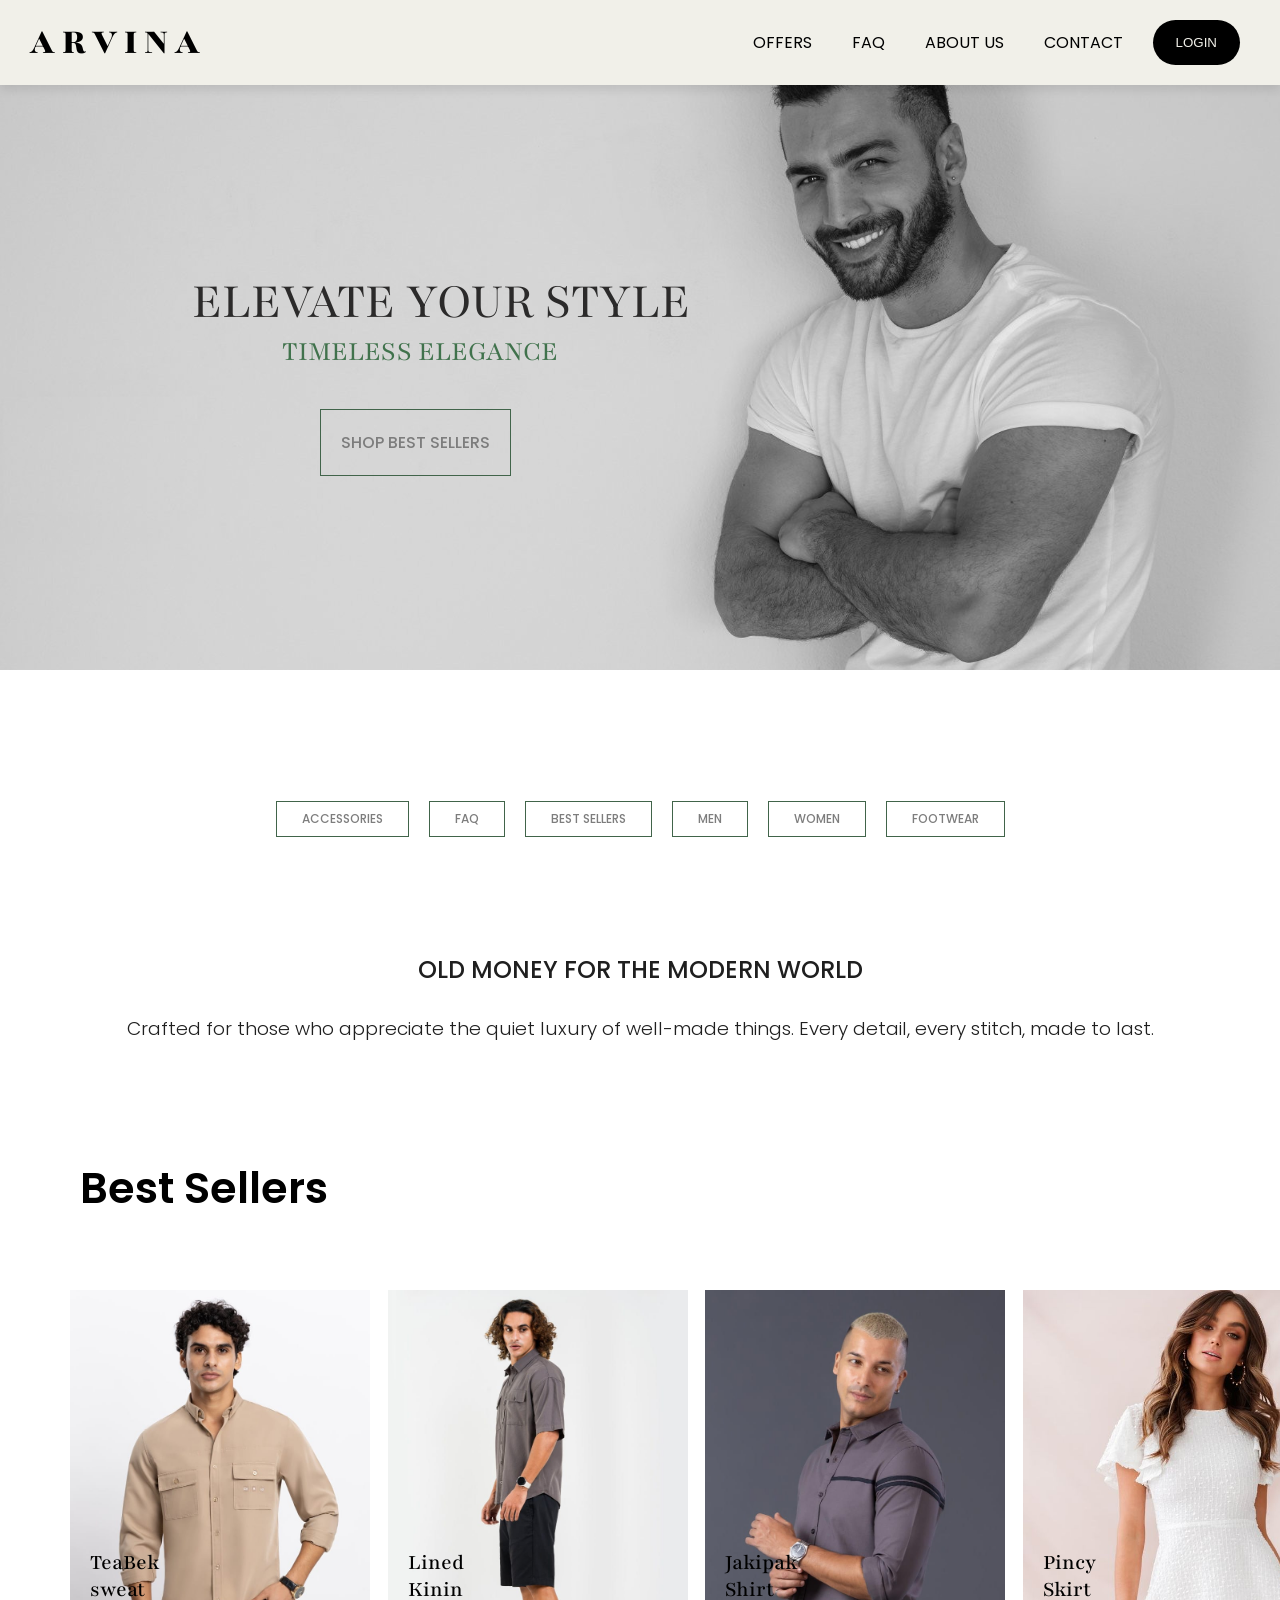
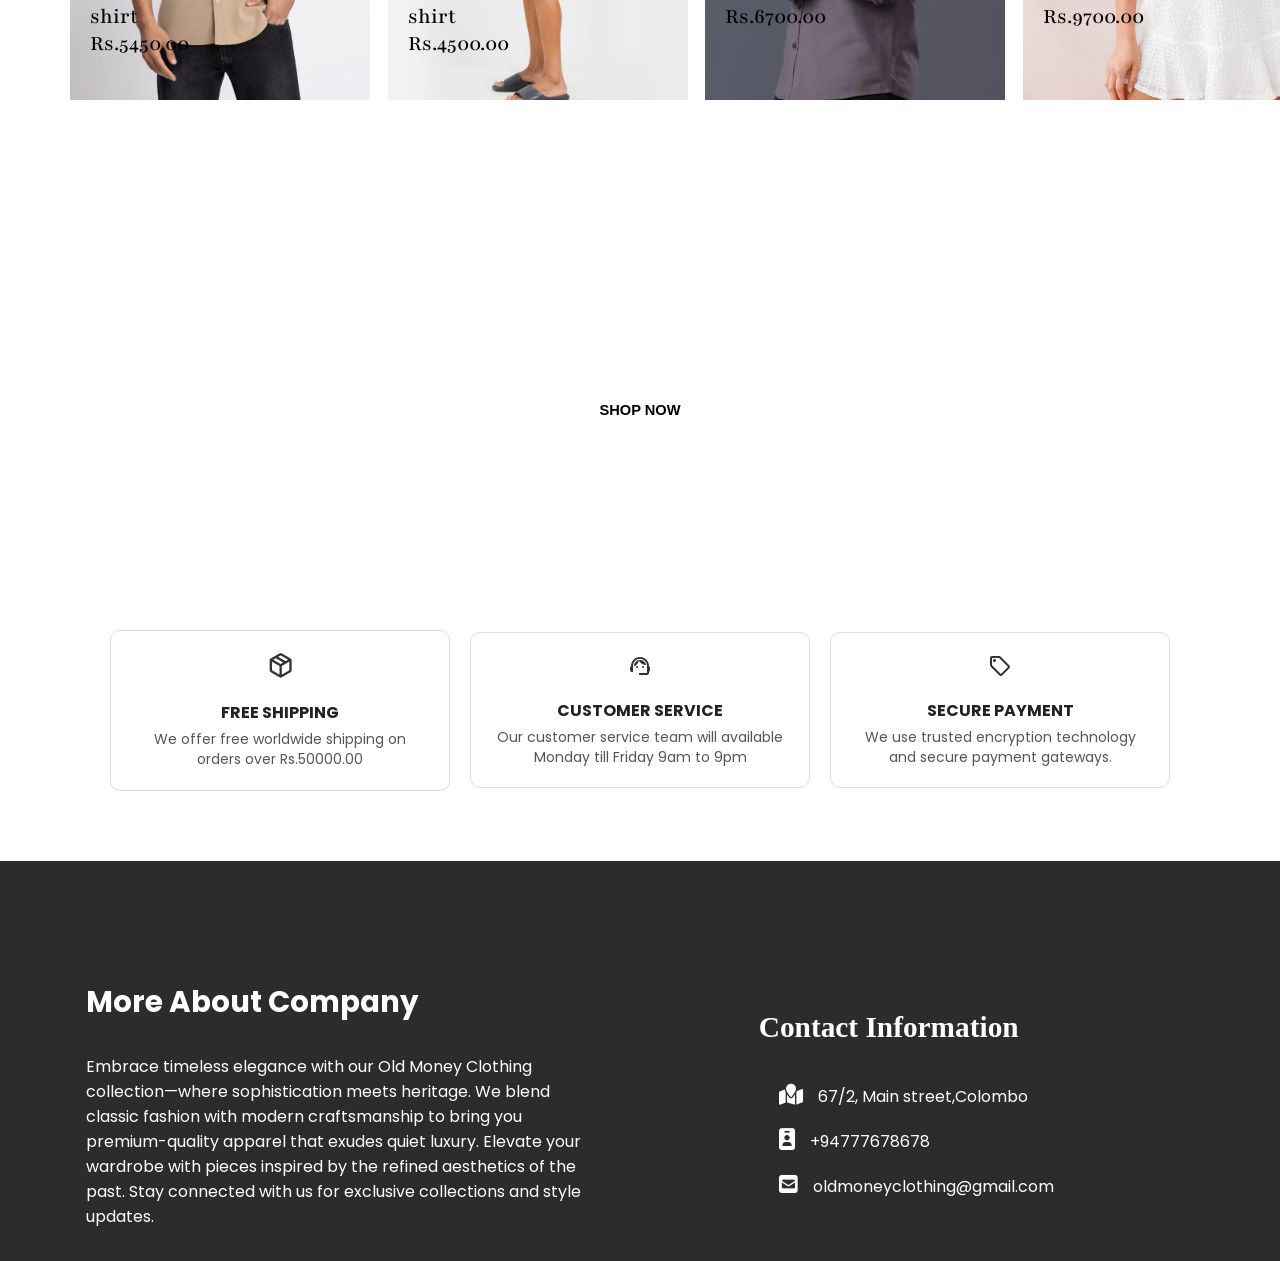
==== index.html @ 8801fe08 "last updated" ====
<!DOCTYPE html>
<html lang="en">
<head>
    <meta charset="UTF-8">
    <meta name="viewport" content="width=device-width, initial-scale=1.0">
    <link rel="stylesheet" href="./nav.css">
    <link rel="stylesheet" href="./home.css">
    <link rel="stylesheet" href="./footer.css">
    <link rel="stylesheet" href="https://cdnjs.cloudflare.com/ajax/libs/font-awesome/6.5.1/css/all.min.css">
    <link rel="stylesheet" href="https://fonts.googleapis.com/css2?family=Material+Symbols+Outlined&display=swap" />
    <script src="./homeScript.js"></script>
    <script src="./java-script/load-product-category.js"></script>
    <script>
        window.onload = function () {
            renderProducts();
        };

    </script>
    <title>Home</title>
</head>
<body>
    <header id="navi">
        <nav >
            <div class="h2" >A R V I N A</div>
            <ul>
                <li class="li"><a href="#o" class="aNav">OFFERS</a></li>
                <li class="li"><a href="./FAQ.html" class="aNav">FAQ</a></li>
                <li class="li"><a href="./about.html" class="aNav">ABOUT US</a></li>
                <li class="li"><a href="./contactus.html" class="aNav">CONTACT</a></li>
                <button onclick="displayLogin()">LOGIN</button>
            </ul>
        </nav>
    </header>


    <div class="backg" style="display: none;">
        <div class="login_container">

            <div class="txtlogin">Login Page</div>
            <form action="">
                <div class="usernameContainer"><label for="">username</label><input type="text" id="userName"></div><br>
                <div class="passwordContainer"><label for="">password</label><input type="password" id="passWord"></div>
                <br>
                <button class="can">Cancel</button>
                <button class="log" type="button"  onclick="login()">Login</button>
            </form>
        </div>
    </div>


<div id="full" >
    <section class="home" >
        <div class="home-text2" reveal>ELEVATE YOUR STYLE</div>
        <div class="home-text1" reveal>TIMELESS ELEGANCE</div>
        <a href="#c"><div class="best"><button class="btn" onclick="scrollSmooth()">SHOP BEST SELLERS</button></div></a>
    </section>
    <section class="home2">
        <div class="homeButton">
            <div class="all"><a href="./accessories.html"><button class="btn1">ACCESSORIES</button></a></div>
            <div class="bestsellers"><a href="./FAQ.html"><button class="btn1">FAQ</button></a></div>
            <a href="#c"><div class="us"><button class="btn1">BEST SELLERS</button></div></a>
            <div class="men"><a href="./men/men.html"><button class="btn1">MEN</button></a></div>
            <div class="women"><a href="./women/women.html"><button class="btn1">WOMEN</button></a></div>
            <div class="shoes"><a href="./footwear.html"><button class="btn1">FOOTWEAR</button></a></div>
        </div>
        <div class="oldmoney-text"><h5>OLD MONEY FOR THE MODERN WORLD</h5></div><a name="c"></a>
        <div class="oldmoney-text"><p>Crafted for those who appreciate the quiet luxury of well-made things. Every detail, every stitch, made to last.</p></div>
        
        <div class="bestCatog">
            <div class="bestTitle">Best Sellers</div>

            <div class="imgContainer">
                <div class="imgtxt">
                    <div class="txt">TeaBek sweat shirt Rs.5450.00</div>
                    <img src="./images/shirt five front.jpeg" width="300px" class="main_img1">
                    <img src="./images/shirt five zoom.jpeg" alt="" class="hover_img1" >
                </div>
                <div class="imgtxt">
                    <div class="txt">Lined Kinin shirt Rs.4500.00</div>
                    <img src="./images/shirt one front.jpeg" width="300px" class="main_img1">
                    <img src="./images/shirt one back.jpeg" alt="" class="hover_img2" >
                </div>
                <div class="imgtxt">
                    <div class="txt">Jakipak Shirt Rs.6700.00</div>
                    <img src="./images/shirt four front.jpeg" width="300px" class="main_img3">
                    <img src="./images/shirt four zoom.jpeg" alt="" class="hover_img3">
                </div>
                <div class="imgtxt">
                    <div class="txt">Pincy Skirt Rs.9700.00</div>
                    <img src="./images/women 13 front.jpg" width="300px" class="main_img3">
                    <img src="./images/women 13 side.jpg" alt="" class="hover_img3">
                </div>

        </div><a name="o"></a>


        <div class="sale">
            <div class="summer">SUMMER SALE</div>
            <div class="off50">UP TO 50% OFF</div>
            <div class="shopnow"><button class="shopnow-btn">SHOP NOW</button></div>
        </div>
    </section>


    <section class="cutomersupport">
        <div class="sec">
            <div class="freeShipping">
                    <span class="material-symbols-outlined" style="font-size: 22pt;">
                        package_2
                    </span>
                <div class="shippingtxt">FREE SHIPPING</div>
                <div class="shippingpara">We offer free worldwide shipping on orders over Rs.50000.00</div>
            </div>
            <div class="cutomersup">
                <span class="material-symbols-outlined">
                    support_agent
                </span>
                <div class="custtxt">CUSTOMER SERVICE</div>
                <div class="shippingpara">Our customer service team will available Monday till Friday 9am to 9pm</div>
            </div>
            <div class="payment">
                <span class="material-symbols-outlined">
                    sell
                </span>
                <div class="custtxt">SECURE PAYMENT</div>
                <div class="shippingpara">We use trusted encryption technology and secure payment gateways.</div>
            </div>
        </div>
    </section>



    





    <footer class="foot">
        <div class="full-wrapper">
        <div class="about-wrapper">
            <div class="about">
                <h4>More About Company</h4>
            </div>
            <div class="about-content">
                <p>
                    Embrace timeless elegance with our Old Money Clothing collection—where sophistication meets heritage. We blend classic fashion with modern craftsmanship to bring you premium-quality apparel that exudes quiet luxury. Elevate your wardrobe with pieces inspired by the refined aesthetics of the past. Stay connected with us for exclusive collections and style updates.   
                </p>
            </div>
        </div>
        <div class="social-wrapper">
            <h4>Contact Information</h4>
            <ul class="contact-list">
                <li><i class="fa-solid fa-map-location"></i>67/2, Main street,Colombo</li>
                <li><i class="fa-solid fa-id-badge"></i>+94777678678</li>
                <li><i class="fa-solid fa-square-envelope"></i>oldmoneyclothing@gmail.com</li>
            </ul>
        </div>
    </div>
    <div class="social-icons"> 
          
    </div>
    </footer>



    
</div>
</body>
</html>
---- nav.css ----
@import url('https://fonts.googleapis.com/css2?family=Montserrat:ital,wght@0,100..900;1,100..900&family=Poppins:ital,wght@0,100;0,200;0,300;0,400;0,500;0,600;0,700;0,800;0,900;1,100;1,200;1,300;1,400;1,500;1,600;1,700;1,800;1,900&display=swap');
@import url('https://fonts.googleapis.com/css2?family=Dancing+Script:wght@400..700&family=Montserrat:ital,wght@0,100..900;1,100..900&family=Poppins:ital,wght@0,100;0,200;0,300;0,400;0,500;0,600;0,700;0,800;0,900;1,100;1,200;1,300;1,400;1,500;1,600;1,700;1,800;1,900&display=swap');
@import url('https://fonts.googleapis.com/css2?family=Dancing+Script:wght@400..700&family=Montserrat:ital,wght@0,100..900;1,100..900&family=Pacifico&family=Poppins:ital,wght@0,100;0,200;0,300;0,400;0,500;0,600;0,700;0,800;0,900;1,100;1,200;1,300;1,400;1,500;1,600;1,700;1,800;1,900&display=swap');
@import url('https://fonts.googleapis.com/css2?family=Dancing+Script:wght@400..700&family=Montserrat:ital,wght@0,100..900;1,100..900&family=Pacifico&family=Playfair:ital,opsz,wght@0,5..1200,300..900;1,5..1200,300..900&family=Poppins:ital,wght@0,100;0,200;0,300;0,400;0,500;0,600;0,700;0,800;0,900;1,100;1,200;1,300;1,400;1,500;1,600;1,700;1,800;1,900&display=swap');
*{
    margin: 0 0;
    padding: 0 0;
    box-sizing: border-box;
}

nav{
    position: fixed;
    width: 100%;
    z-index: 1000;
    top: 0;
    display: flex;
    align-items: center;
    justify-content: space-between;
    background-color: #F1F0E9;
    padding: 15px 10px;
    box-shadow: 0px 4px 10px rgba(0, 0, 0, 0.1)
    
}
.h2{
    font-size: 28pt;
    font-family: "Playfair", serif;
    font-style: normal;
    font-weight: 900;
    color: black;
    padding: 5px 20px ;
}
ul{
    display: flex;
    align-items: center;
    justify-content: space-around;
    padding: 0px 20px;
}
.li{
    font-family: "Poppins", sans-serif;
    list-style-type: none;
    margin: 0px 20px;
}
.aNav{
    color: black;
    text-decoration: none;
}
.aNav:hover{
    color: #09380f;
    border-bottom: 3px solid #072e0c;
    padding-bottom: 7px;
}
button{
    font-size: 10pt;
    font-weight: 500;
    border: 8px solid transparent;
    border-radius: 30rem;
    padding: 15px 23px;
    background-color: black;
    color: #F1F0E9;
    border-style: none;
    margin: 0 10px;
}
button:hover{
    font-weight: 500;
    font-size: 10pt;
    background-color: transparent;
    border: 3px solid black;
    color: black;
    transition: all 0.4s ease-in;
    transform: scale(0.9);
}
---- home.css ----
@import url('https://fonts.googleapis.com/css2?family=Montserrat:ital,wght@0,100..900;1,100..900&family=Poppins:ital,wght@0,100;0,200;0,300;0,400;0,500;0,600;0,700;0,800;0,900;1,100;1,200;1,300;1,400;1,500;1,600;1,700;1,800;1,900&display=swap');
        @import url('https://fonts.googleapis.com/css2?family=Dancing+Script:wght@400..700&family=Montserrat:ital,wght@0,100..900;1,100..900&family=Poppins:ital,wght@0,100;0,200;0,300;0,400;0,500;0,600;0,700;0,800;0,900;1,100;1,200;1,300;1,400;1,500;1,600;1,700;1,800;1,900&display=swap');
        @import url('https://fonts.googleapis.com/css2?family=Dancing+Script:wght@400..700&family=Montserrat:ital,wght@0,100..900;1,100..900&family=Pacifico&family=Poppins:ital,wght@0,100;0,200;0,300;0,400;0,500;0,600;0,700;0,800;0,900;1,100;1,200;1,300;1,400;1,500;1,600;1,700;1,800;1,900&display=swap');
        @import url('https://fonts.googleapis.com/css2?family=Dancing+Script:wght@400..700&family=Montserrat:ital,wght@0,100..900;1,100..900&family=Pacifico&family=Playfair:ital,opsz,wght@0,5..1200,300..900;1,5..1200,300..900&family=Poppins:ital,wght@0,100;0,200;0,300;0,400;0,500;0,600;0,700;0,800;0,900;1,100;1,200;1,300;1,400;1,500;1,600;1,700;1,800;1,900&display=swap');
        *{
            margin: 0 0;
            padding: 0 0;
            box-sizing: border-box;
            scroll-behavior: smooth;
            
        }
        body{
            background-image: url(./images/mainbg.jpg);
            background-position: center;
            background-repeat: no-repeat;
            background-size: cover;
            background-blend-mode: overlay; 
            height: 400px;
            margin-top: 200px;
            max-height: 750px;
            overflow-x: hidden;
        }
        a{
            transition: ease 0.4s;
        }
        .home-text2{
            margin-left: 15%;
            font-family: "Playfair", serif;
            font-size: 40pt;
            color: rgb(43, 42, 42);
            margin-top: 30vh;
        }
        .home-text1{
            margin-left: 22%;
            font-family: "Playfair", serif;
            font-size: 22pt;
            color: #40724c;
            
        }
        .btn{
            margin-top: 40px;
            margin-left: 25%;
            padding: 20px 20px;
            background-color: transparent;
            border-radius: 0;
            color: #7D7D7D;
            font-family: "Poppins", sans-serif;
            font-size: 16px;
            border: 1px solid #41644A;
        }
        .btn:hover{
            border: 3px solid #41644A;
            color: #41644A;
            background-color: transparent;
        }
        .homeButton{
            margin-top: 300px;
            padding: 25px 25px;
            margin-bottom: 80px;
            display: flex;
            flex-direction: row;
            justify-content: center;
            align-items: center;
        }
        .btn1{
            align-items: center;
            padding: 8px 25px;
            background-color: transparent;
            border-radius: 0;
            color: #7D7D7D;
            font-family: "Poppins", sans-serif;
            font-size: 12px;
            border: 1px solid #41644A;
        }
    
        a{
            color: #7D7D7D;
            text-decoration: none;
        }
        a:hover{
            color: white;
        }
        .btn1:hover{
            color: white;
            transition: all 0.4s ease-in-out;
            transform: scale(1.1);
            background-color: #41644A;
            border: none;
        }
            
        .oldmoney-text{
            text-align: center;
            padding: 10px 10px;
            font-family: "Poppins", sans-serif;
        }
        .oldmoney-text h5{
            font-weight: 500;
            font-size: 18pt;
            font-family: "Poppins", sans-serif;
            color: rgb(31, 31, 31);
        }
        .oldmoney-text p{
            padding-top: 5px;
            font-weight: 300;
            font-size: 14pt;
            line-height: 34px;
            font-family: "Poppins", sans-serif;
            color: rgb(31, 31, 31);
        }
        .bestTitle{
            font-weight: 600;
            font-size: 32pt;
            font-family: "Poppins", sans-serif;
            margin: 100px 80px;
            margin-bottom: 50px;
        }
        .imgContainer {
            max-height: 430px;
            display: flex;
            gap: 30px;
            overflow-x: scroll;
            overflow-y: hidden;
            padding: 20px;
            height: 500px;
            width: 100%;
            margin-left: 50px;
            scroll-behavior: smooth;
        }
        
        .imgContainer::-webkit-scrollbar {
            display: none;
        }
        .imgContainer img{
            position: absolute;
            width: 300px;
            overflow: hidden;
            max-height: 500px;
        }

        .imgtxt{
            position: relative;
            height: auto;
            width: 300px;

        }
        .hover_img1{
            opacity: 0;
            z-index: 998;
            width: 300px;
        }
        .imgtxt:hover .hover_img1{
            opacity: 1;
            transition: ease 0.7s;
            
        }
        .imgtxt:hover .main_img1{
            opacity: 0;
        }


        .hover_img2{
            opacity: 0;
            z-index: 998;
            width: 300px;
        }
        .imgtxt:hover .hover_img2{
            opacity: 1;
            transition: all 0.7s ease ;
        }
        .imgtxt:hover .main_img2{
            opacity: 0;
        }

        .hover_img3{
            opacity: 0;
            z-index: 998;
            width: 300px;
            max-height: 500px;
            overflow-y: hidden;
        }
        .imgtxt:hover .hover_img3{
            opacity: 1;
            transition: ease 0.3s;
        }
        .imgtxt:hover .main_img3{
            opacity: 0;
        }


        .imgtwo{
            
            overflow-y: hidden;
        }
        .imgthree{
            margin-top: 0px;
        }
        /* .hover_img{
            opacity: 0;
            z-index: 998;
            width: 300px;
            display: block;
        }
        .imgtxt:hover .hover_img{
            opacity: 1;
        } */
        .imgContainer img{
            z-index: 997;
            transition: opacity 0.3s ease;
        }
        .imgContainer .txt {
            position: absolute;
            width: 90px;
            top: 65%; 
            z-index: 999;
            color: black;
            font-family: "Playfair", serif;
            font-weight: 500;
            font-size: 17pt;
            background-color: rgba(0, 0, 0, 0.0);
            padding: 5px 20px;
        }





        .sale{
            text-align: center;
            margin: 90px auto;
            font-family: "Poppins", sans-serif;
            margin-bottom: 90px;
            background-image: url(./images/sale.jpg);
            background-position: center;
            background-blend-mode: darken;
            background-repeat: no-repeat;
            background-size: cover;
            max-height: 280px;
            height: 280px;
        }
        .summer{
            font-family: "Poppins", sans-serif;
            padding: 60px 10px 20px 10px;
            font-weight: 600;
            font-size: 32pt;
            color: white;
        }
        .off50{
            font-family: "Poppins", sans-serif;
            font-weight: 300;
            font-size: 18pt;
            margin-bottom: 20px;
            color: white;
        }
        .shopnow-btn{
            font-size: 11pt;
            padding: 13px 25px;
            background-color: white;
            color: black;
            font-weight: 700;
            border-radius: 0;
            
        }
        .shopnow-btn:hover{
            background-color: transparent;
            color: white;
            font-weight: 700;
            font-size: 11pt;
            padding: 13px 25px;
            border: 3px solid white;
        }

        .sec{
            display: flex;
            flex-direction: row;
            justify-content: space-between;
            align-items: center;
            gap: 20px;
            font-size: 17pt;
            padding: 30px 90px;

        }
        .cutomersupport {
            padding: 40px 20px;
            font-family: "Poppins", sans-serif;
            
          }
          
          .cutomersupport .sec {
            display: flex;
            justify-content: space-between;
            gap: 20px;
          }
          
          .cutomersupport .sec > div {
            flex: 1;
            background-color: #ffffff;
            padding: 20px;
            border: 1px solid #ddd;
            border-radius: 10px;
            text-align: center;
          }
          
          .material-symbols-outlined {
            font-size: 30px;
            color: #333;
            margin-bottom: 10px;
            display: inline-block;
          }
          
          .shippingtxt,
          .custtxt {
            font-size: 16px;
            font-weight: bold;
            color: #222;
            margin-top: 10px;
            margin-bottom: 5px;
          }
          
          .shippingpara {
            font-size: 14px;
            color: #555;
            line-height: 1.4;
          }
          .freeShipping:hover{
            background-color: black;
            color: #ffffff;
          }
          



          /* login page */

          .backg{
            height: auto;
            width: 100%;
          }
          .login_container{
            border-radius: 1.5rem;

            
            text-align: center;
            padding: 20px 20px;
            margin: 0px 400px;
            margin-bottom: 200px;
            
            width: 600px;
        
            height: auto;
            font-family: "Poppins", sans-serif;
            text-align: center;
            background: linear-gradient(to top,rgb(0,0,0,0.15),rgb(255,255,255,0.15));
            
            
          }
          .login_container input{

            border-style: none;
            border-radius: 1.2rem;
            padding: 10px 20px;
            margin: 10px 10px;
          }

          .txtlogin{
            font-size: 22pt;
            font-weight: 600;
            font-family: "Poppins", sans-serif;
            text-align: center;
          }
          .log{
            padding: 15px 25px;
            margin: 10px 0px;
            margin-left: 150px;
            font-size: 13pt;
          }
          .can{
            padding: 15px 25px;
            margin: 10px 10px;
            font-size: 13pt;
          }
          
/* 
          @keyframes appear{
            from{
                opacity: 0;
                scale: 0.9;
            }
            to{
                opacity: 1;
                scale: 1.0;
            }
          }

          .home-text2,.home-text1,.btn1,.bestTitle,.cutomersupport,.imgtxt,.oldmoney-text,.sale {
            animation: appear 5s linear;
            animation-timeline: view();
            animation-range: entry 0%;
          } */
---- footer.css ----
.foot{
    background-color: #2C2C2C;
    height: 400px;
    max-height: 400px;
    width: 100%;
    padding: 90px 60px 20px 60px;
    color: white;

}
.full-wrapper{
    display: flex;
    justify-content: space-around;
    align-items: center;
}
.about-wrapper{
    font-family: "Poppins", sans-serif;
}

.about{
    font-size: 22pt;
    font-weight: 600;
    margin-bottom: 30px;
}
.about-content{
    max-width: 500px;

}
.social-wrapper{
    padding: 50px 100px;
}
.social-wrapper h4{
    padding: 10px 20px;
    font-size: 22pt;
    font-weight: 600;
}
.contact-list {
    display: block;
    font-family: "Poppins", sans-serif;
}
.contact-list li{
    padding: 10px 20px;
    font-size: 12pt;
    list-style-type: none;
}
.contact-list i{
    padding-right: 15px;
    font-size: 16pt;

}

.social-wrapper h4{
    margin-bottom: 20px;
}

.social-iconsv{
    height: 40px;
    background-color:#000000;

}
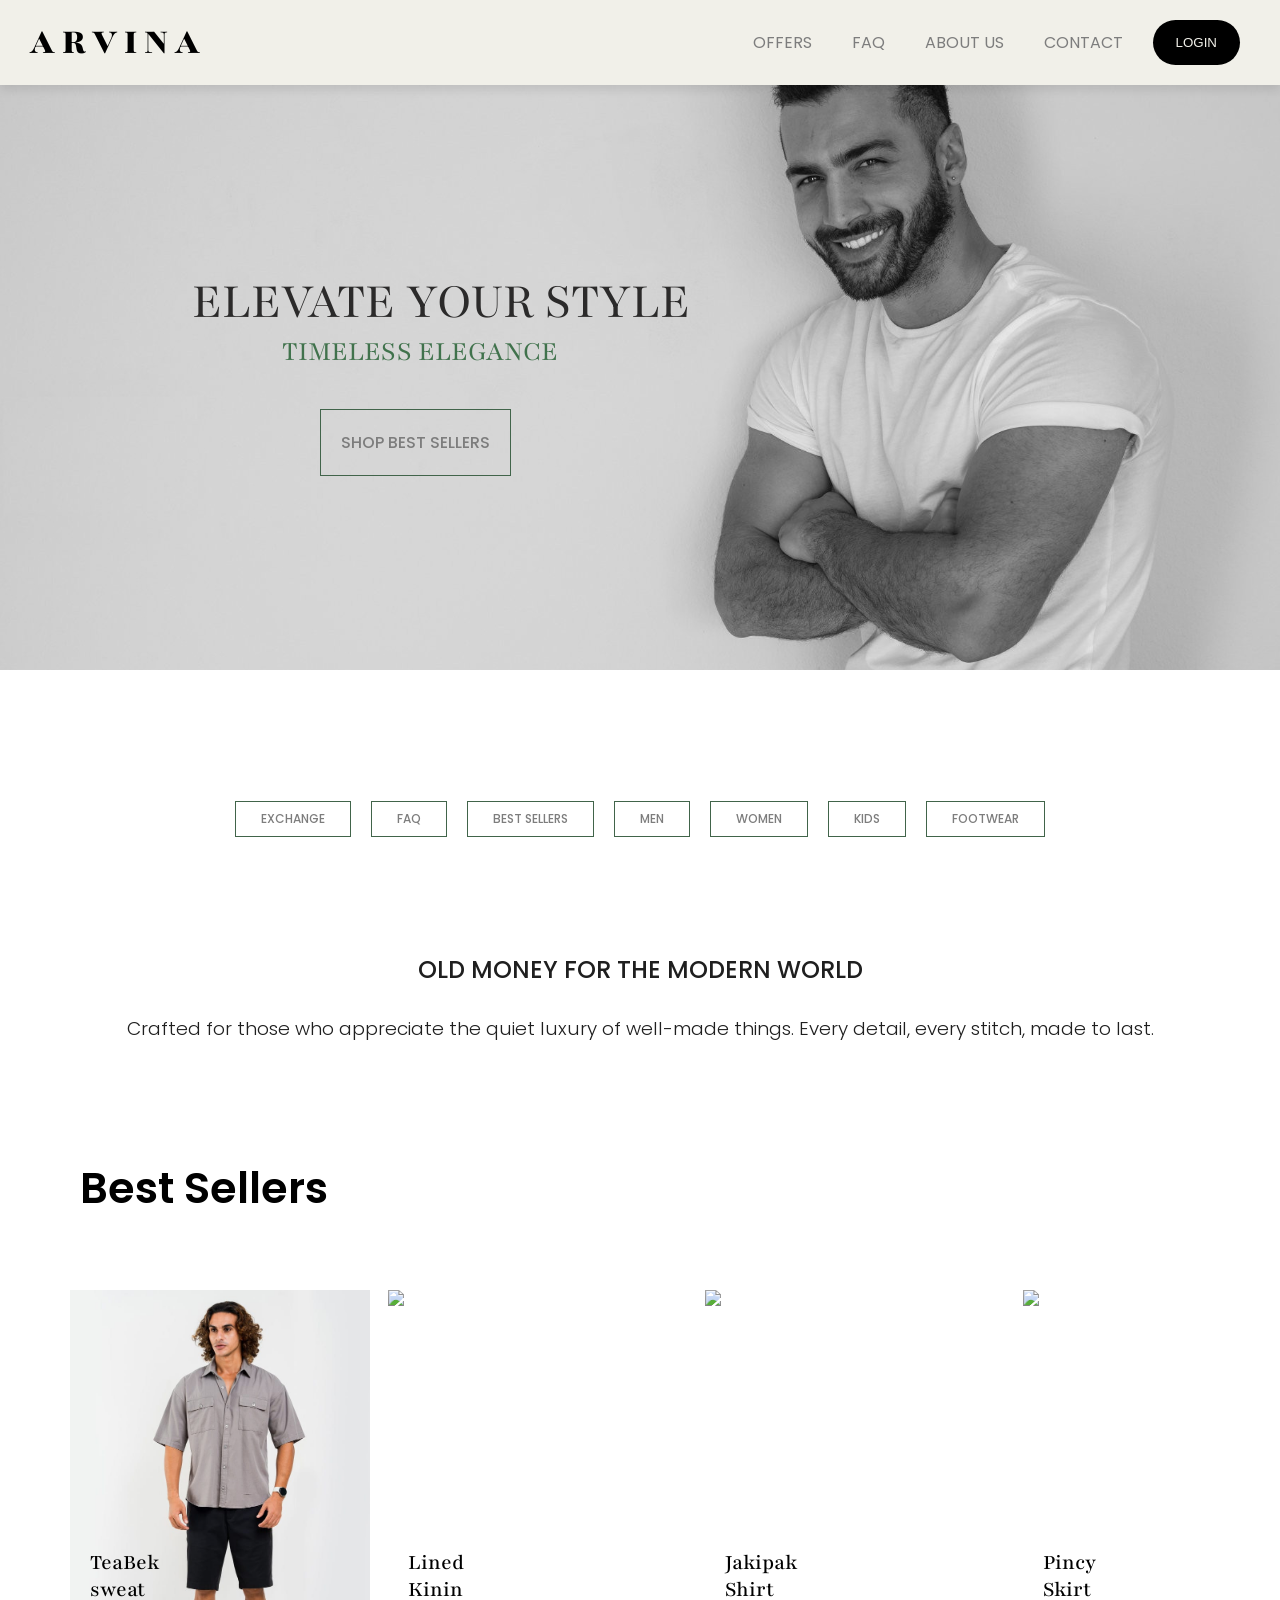
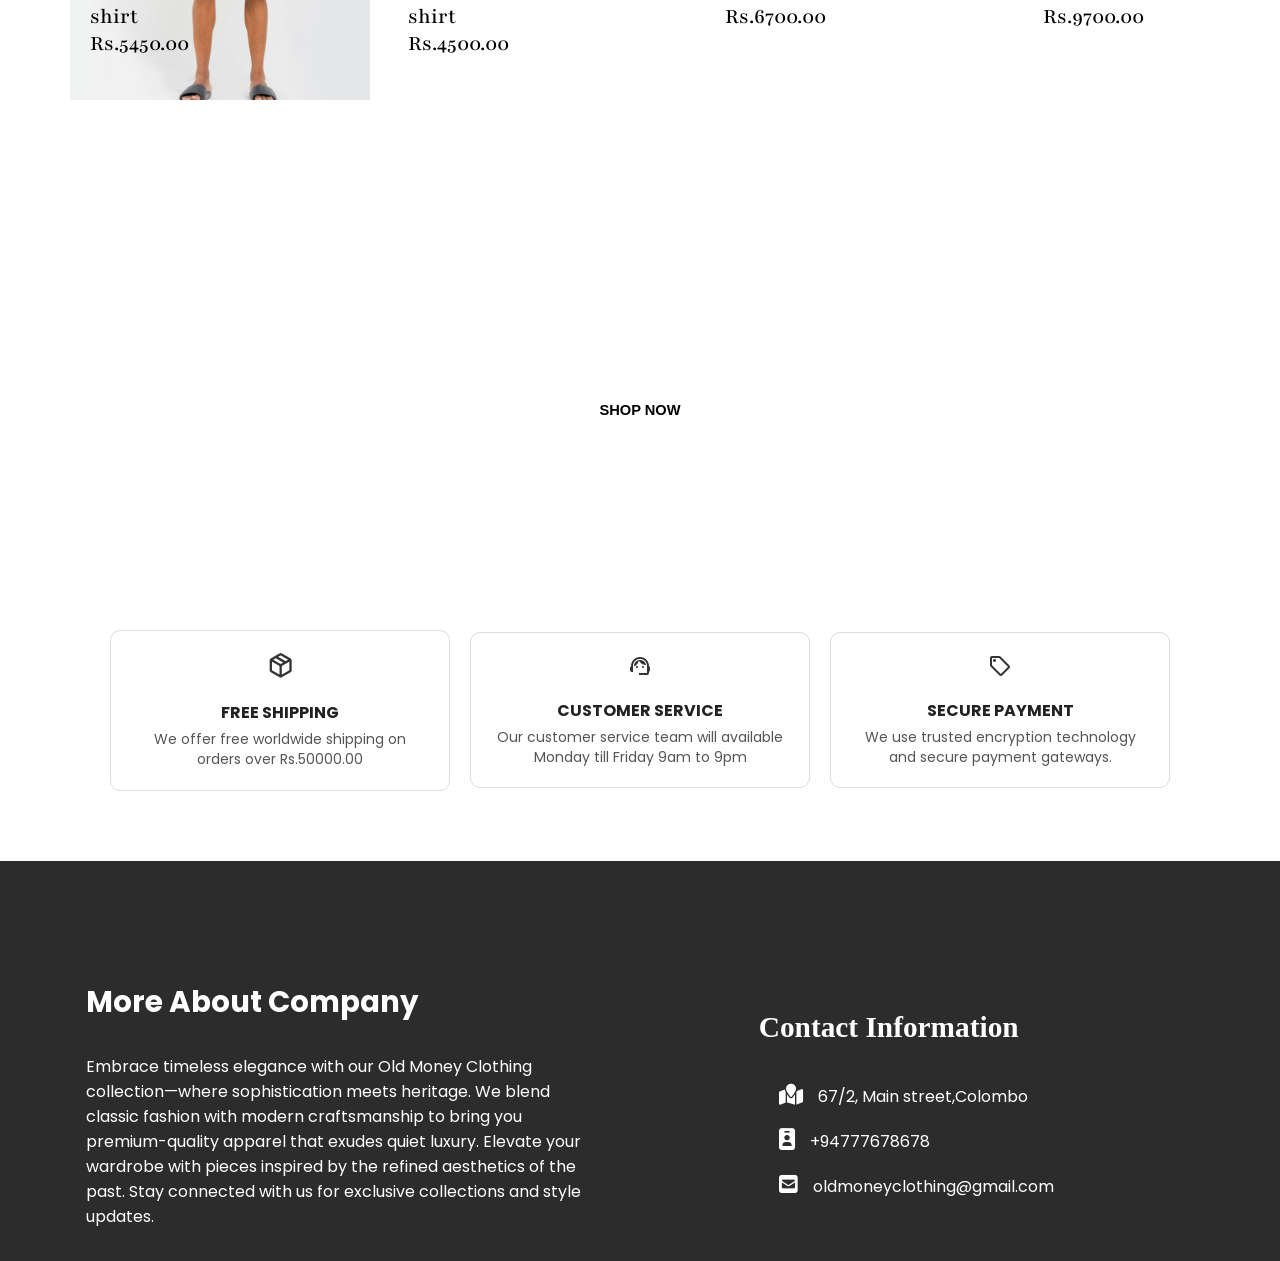
==== commit f193734f: "Merge main branch into razim - resolved conflicts in footwear.html and index.html" ====
--- a/index.html
+++ b/index.html
@@ -1,170 +1,165 @@
-<!DOCTYPE html>
-<html lang="en">
-<head>
-    <meta charset="UTF-8">
-    <meta name="viewport" content="width=device-width, initial-scale=1.0">
-    <link rel="stylesheet" href="./nav.css">
-    <link rel="stylesheet" href="./home.css">
-    <link rel="stylesheet" href="./footer.css">
-    <link rel="stylesheet" href="https://cdnjs.cloudflare.com/ajax/libs/font-awesome/6.5.1/css/all.min.css">
-    <link rel="stylesheet" href="https://fonts.googleapis.com/css2?family=Material+Symbols+Outlined&display=swap" />
-    <script src="./homeScript.js"></script>
-    <script src="./java-script/load-product-category.js"></script>
-    <script>
-        window.onload = function () {
-            renderProducts();
-        };
-
-    </script>
-    <title>Home</title>
-</head>
-<body>
-    <header id="navi">
-        <nav >
-            <div class="h2" >A R V I N A</div>
-            <ul>
-                <li class="li"><a href="#o" class="aNav">OFFERS</a></li>
-                <li class="li"><a href="./FAQ.html" class="aNav">FAQ</a></li>
-                <li class="li"><a href="./about.html" class="aNav">ABOUT US</a></li>
-                <li class="li"><a href="./contactus.html" class="aNav">CONTACT</a></li>
-                <button onclick="displayLogin()">LOGIN</button>
-            </ul>
-        </nav>
-    </header>
-
-
-    <div class="backg" style="display: none;">
-        <div class="login_container">
-
-            <div class="txtlogin">Login Page</div>
-            <form action="">
-                <div class="usernameContainer"><label for="">username</label><input type="text" id="userName"></div><br>
-                <div class="passwordContainer"><label for="">password</label><input type="password" id="passWord"></div>
-                <br>
-                <button class="can">Cancel</button>
-                <button class="log" type="button"  onclick="login()">Login</button>
-            </form>
-        </div>
-    </div>
-
-
-<div id="full" >
-    <section class="home" >
-        <div class="home-text2" reveal>ELEVATE YOUR STYLE</div>
-        <div class="home-text1" reveal>TIMELESS ELEGANCE</div>
-        <a href="#c"><div class="best"><button class="btn" onclick="scrollSmooth()">SHOP BEST SELLERS</button></div></a>
-    </section>
-    <section class="home2">
-        <div class="homeButton">
-            <div class="all"><a href="./accessories.html"><button class="btn1">ACCESSORIES</button></a></div>
-            <div class="bestsellers"><a href="./FAQ.html"><button class="btn1">FAQ</button></a></div>
-            <a href="#c"><div class="us"><button class="btn1">BEST SELLERS</button></div></a>
-            <div class="men"><a href="./men/men.html"><button class="btn1">MEN</button></a></div>
-            <div class="women"><a href="./women/women.html"><button class="btn1">WOMEN</button></a></div>
-            <div class="shoes"><a href="./footwear.html"><button class="btn1">FOOTWEAR</button></a></div>
-        </div>
-        <div class="oldmoney-text"><h5>OLD MONEY FOR THE MODERN WORLD</h5></div><a name="c"></a>
-        <div class="oldmoney-text"><p>Crafted for those who appreciate the quiet luxury of well-made things. Every detail, every stitch, made to last.</p></div>
-        
-        <div class="bestCatog">
-            <div class="bestTitle">Best Sellers</div>
-
-            <div class="imgContainer">
-                <div class="imgtxt">
-                    <div class="txt">TeaBek sweat shirt Rs.5450.00</div>
-                    <img src="./images/shirt five front.jpeg" width="300px" class="main_img1">
-                    <img src="./images/shirt five zoom.jpeg" alt="" class="hover_img1" >
-                </div>
-                <div class="imgtxt">
-                    <div class="txt">Lined Kinin shirt Rs.4500.00</div>
-                    <img src="./images/shirt one front.jpeg" width="300px" class="main_img1">
-                    <img src="./images/shirt one back.jpeg" alt="" class="hover_img2" >
-                </div>
-                <div class="imgtxt">
-                    <div class="txt">Jakipak Shirt Rs.6700.00</div>
-                    <img src="./images/shirt four front.jpeg" width="300px" class="main_img3">
-                    <img src="./images/shirt four zoom.jpeg" alt="" class="hover_img3">
-                </div>
-                <div class="imgtxt">
-                    <div class="txt">Pincy Skirt Rs.9700.00</div>
-                    <img src="./images/women 13 front.jpg" width="300px" class="main_img3">
-                    <img src="./images/women 13 side.jpg" alt="" class="hover_img3">
-                </div>
-
-        </div><a name="o"></a>
-
-
-        <div class="sale">
-            <div class="summer">SUMMER SALE</div>
-            <div class="off50">UP TO 50% OFF</div>
-            <div class="shopnow"><button class="shopnow-btn">SHOP NOW</button></div>
-        </div>
-    </section>
-
-
-    <section class="cutomersupport">
-        <div class="sec">
-            <div class="freeShipping">
-                    <span class="material-symbols-outlined" style="font-size: 22pt;">
-                        package_2
-                    </span>
-                <div class="shippingtxt">FREE SHIPPING</div>
-                <div class="shippingpara">We offer free worldwide shipping on orders over Rs.50000.00</div>
-            </div>
-            <div class="cutomersup">
-                <span class="material-symbols-outlined">
-                    support_agent
-                </span>
-                <div class="custtxt">CUSTOMER SERVICE</div>
-                <div class="shippingpara">Our customer service team will available Monday till Friday 9am to 9pm</div>
-            </div>
-            <div class="payment">
-                <span class="material-symbols-outlined">
-                    sell
-                </span>
-                <div class="custtxt">SECURE PAYMENT</div>
-                <div class="shippingpara">We use trusted encryption technology and secure payment gateways.</div>
-            </div>
-        </div>
-    </section>
-
-
-
-    
-
-
-
-
-
-    <footer class="foot">
-        <div class="full-wrapper">
-        <div class="about-wrapper">
-            <div class="about">
-                <h4>More About Company</h4>
-            </div>
-            <div class="about-content">
-                <p>
-                    Embrace timeless elegance with our Old Money Clothing collection—where sophistication meets heritage. We blend classic fashion with modern craftsmanship to bring you premium-quality apparel that exudes quiet luxury. Elevate your wardrobe with pieces inspired by the refined aesthetics of the past. Stay connected with us for exclusive collections and style updates.   
-                </p>
-            </div>
-        </div>
-        <div class="social-wrapper">
-            <h4>Contact Information</h4>
-            <ul class="contact-list">
-                <li><i class="fa-solid fa-map-location"></i>67/2, Main street,Colombo</li>
-                <li><i class="fa-solid fa-id-badge"></i>+94777678678</li>
-                <li><i class="fa-solid fa-square-envelope"></i>oldmoneyclothing@gmail.com</li>
-            </ul>
-        </div>
-    </div>
-    <div class="social-icons"> 
-          
-    </div>
-    </footer>
-
-
-
-    
-</div>
-</body>
+<!DOCTYPE html>
+<html lang="en">
+<head>
+    <meta charset="UTF-8">
+    <meta name="viewport" content="width=device-width, initial-scale=1.0">
+    <link rel="stylesheet" href="./nav.css">
+    <link rel="stylesheet" href="./home.css">
+    <link rel="stylesheet" href="./footer.css">
+    <link rel="stylesheet" href="https://cdnjs.cloudflare.com/ajax/libs/font-awesome/6.5.1/css/all.min.css">
+    <link rel="stylesheet" href="https://fonts.googleapis.com/css2?family=Material+Symbols+Outlined&display=swap" />
+    <script src="./homeScript.js"></script>
+
+    <title>web</title>
+</head>
+<body>
+    <header id="navi">
+        <nav >
+            <div class="h2" >A R V I N A</div>
+            <ul>
+                <li class="li"><a href="">OFFERS</a></li>
+                <li class="li"><a href="./about.html#faq">FAQ</a></li>
+                <li class="li"><a href="./about.html">ABOUT US</a></li>
+                <li class="li"><a href="">CONTACT</a></li>
+                <button onclick="displayLogin()">LOGIN</button>
+            </ul>
+        </nav>
+    </header>
+
+
+    <div class="backg" style="display: none;">
+        <div class="login_container">
+
+            <div class="txtlogin">Login Page</div>
+            <form action="">
+                <div class="usernameContainer"><label for="">username</label><input type="text" id="userName"></div><br>
+                <div class="passwordContainer"><label for="">password</label><input type="password" id="passWord"></div>
+                <br>
+                <button class="can">Cancel</button>
+                <button class="log" type="button"  onclick="login()">Login</button>
+            </form>
+        </div>
+    </div>
+
+
+<div id="full" >
+    <section class="home" >
+        <div class="home-text2" reveal>ELEVATE YOUR STYLE</div>
+        <div class="home-text1" reveal>TIMELESS ELEGANCE</div>
+        <a href="#c"><div class="best"><button class="btn" onclick="scrollSmooth()">SHOP BEST SELLERS</button></div></a>
+    </section>
+    <section class="home2">
+        <div class="homeButton">
+            <div class="all"><button class="btn1">EXCHANGE</button></div>
+            <div class="bestsellers"><button class="btn1">FAQ</button></div>
+            <a href="#c"><div class="us"><button class="btn1">BEST SELLERS</button></div></a>
+            <div class="men"><button class="btn1">MEN</button></div>
+            <div class="women"><button class="btn1">WOMEN</button></div>
+            <div class="watches"><button class="btn1">KIDS</button></div>
+            <div class="shoes"><button class="btn1">FOOTWEAR</button></div>
+        </div>
+        <div class="oldmoney-text"><h5>OLD MONEY FOR THE MODERN WORLD</h5></div><a name="c"></a>
+        <div class="oldmoney-text"><p>Crafted for those who appreciate the quiet luxury of well-made things. Every detail, every stitch, made to last.</p></div>
+        
+        <div class="bestCatog">
+            <div class="bestTitle">Best Sellers</div>
+
+            <div class="imgContainer">
+                <div class="imgtxt">
+                    <div class="txt">TeaBek sweat shirt Rs.5450.00</div>
+                    <img src="./pics/shirt one frontt.jpeg" width="300px" class="main_img1">
+                    <img src="./pics/shirt one back.jpeg" alt="" class="hover_img1" >
+                </div>
+                <div class="imgtxt">
+                    <div class="txt">Lined Kinin shirt Rs.4500.00</div>
+                    <img src="./pics/shirt five front.jpeg" width="300px" class="main_img1">
+                    <img src="./pics/shirt five zoom.jpeg" alt="" class="hover_img2" >
+                </div>
+                <div class="imgtxt">
+                    <div class="txt">Jakipak Shirt Rs.6700.00</div>
+                    <img src="./pics/shirt four front.jpeg" width="300px" class="main_img3">
+                    <img src="./pics/shirt four zoom.jpeg" alt="" class="hover_img3">
+                </div>
+                <div class="imgtxt">
+                    <div class="txt">Pincy Skirt Rs.9700.00</div>
+                    <img src="./pics/women 13 front.jpg" width="300px" class="main_img3">
+                    <img src="./pics/women 13 side.jpg" alt="" class="hover_img3">
+                </div>
+
+        </div>
+
+
+        <div class="sale">
+            <div class="summer">SUMMER SALE</div>
+            <div class="off50">UP TO 50% OFF</div>
+            <div class="shopnow"><button class="shopnow-btn">SHOP NOW</button></div>
+        </div>
+    </section>
+
+
+    <section class="cutomersupport">
+        <div class="sec">
+            <div class="freeShipping">
+                    <span class="material-symbols-outlined" style="font-size: 22pt;">
+                        package_2
+                    </span>
+                <div class="shippingtxt">FREE SHIPPING</div>
+                <div class="shippingpara">We offer free worldwide shipping on orders over Rs.50000.00</div>
+            </div>
+            <div class="cutomersup">
+                <span class="material-symbols-outlined">
+                    support_agent
+                </span>
+                <div class="custtxt">CUSTOMER SERVICE</div>
+                <div class="shippingpara">Our customer service team will available Monday till Friday 9am to 9pm</div>
+            </div>
+            <div class="payment">
+                <span class="material-symbols-outlined">
+                    sell
+                </span>
+                <div class="custtxt">SECURE PAYMENT</div>
+                <div class="shippingpara">We use trusted encryption technology and secure payment gateways.</div>
+            </div>
+        </div>
+    </section>
+
+
+
+    
+
+
+
+
+
+    <footer class="foot">
+        <div class="full-wrapper">
+        <div class="about-wrapper">
+            <div class="about">
+                <h4>More About Company</h4>
+            </div>
+            <div class="about-content">
+                <p>
+                    Embrace timeless elegance with our Old Money Clothing collection—where sophistication meets heritage. We blend classic fashion with modern craftsmanship to bring you premium-quality apparel that exudes quiet luxury. Elevate your wardrobe with pieces inspired by the refined aesthetics of the past. Stay connected with us for exclusive collections and style updates.   
+                </p>
+            </div>
+        </div>
+        <div class="social-wrapper">
+            <h4>Contact Information</h4>
+            <ul class="contact-list">
+                <li><i class="fa-solid fa-map-location"></i>67/2, Main street,Colombo</li>
+                <li><i class="fa-solid fa-id-badge"></i>+94777678678</li>
+                <li><i class="fa-solid fa-square-envelope"></i>oldmoneyclothing@gmail.com</li>
+            </ul>
+        </div>
+    </div>
+    <div class="social-icons"> 
+          
+    </div>
+    </footer>
+
+
+
+    
+</div>
+</body>
 </html>
